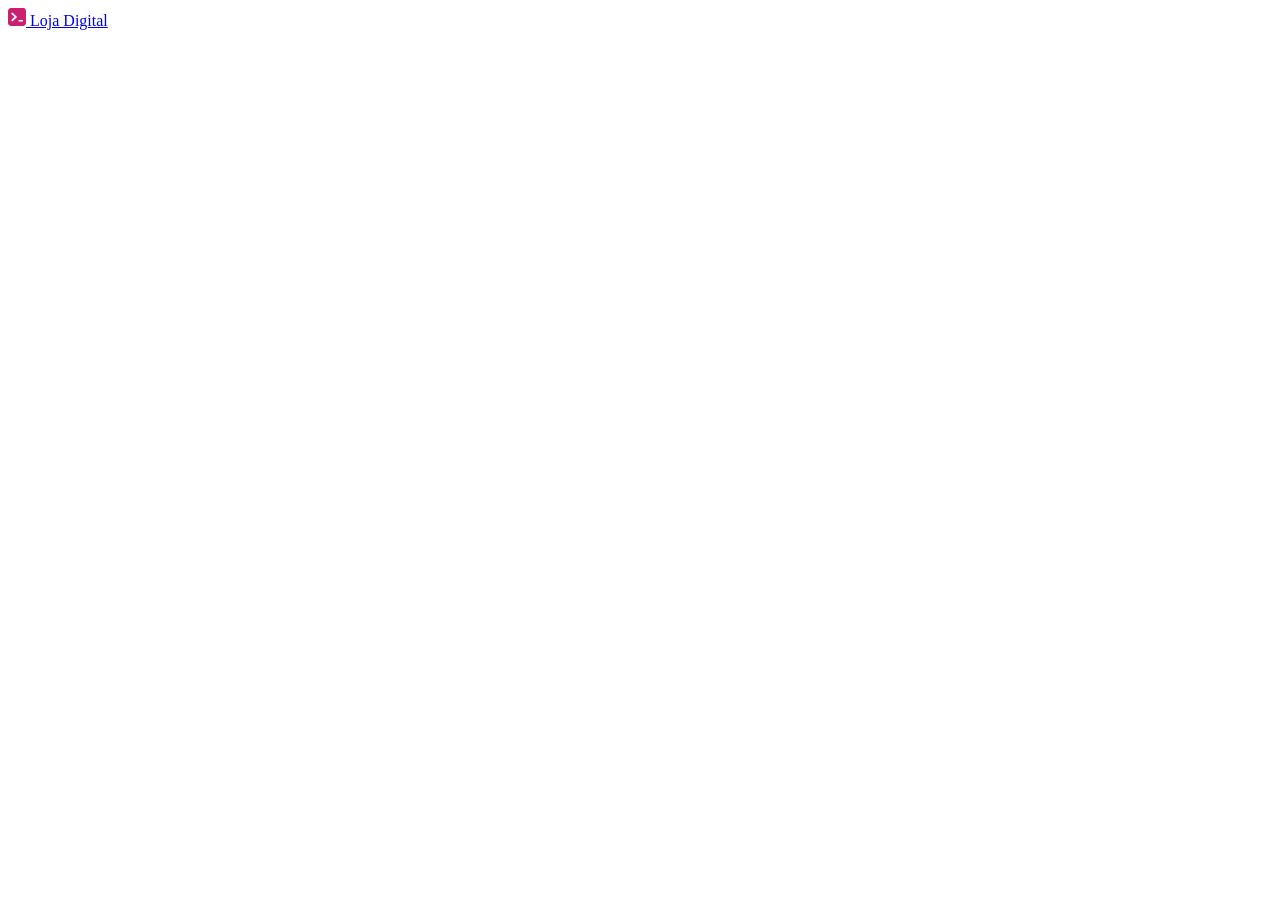
==== src/pages/login.html @ 70b6660c "feat: adicionar estrutura de cabecalho" ====
<!DOCTYPE html>
<html lang="pt-br">
<head>
    <meta charset="UTF-8">
    <meta name="viewport" content="width=device-width, initial-scale=1.0">
    <title>Entrar - Loja Digital</title>
    <link rel="stylesheet" href="../styles/login.css"/>
</head>
<body>
 <header>
    <nav>
        <a href="../../index.html">
            <img src="../assets/Vector.svg" alt="logo da loja digital na cor rosa">
            <span>
                Loja Digital
            </span>
        </a>
    </nav>
 </header>
    
</body>
</html>
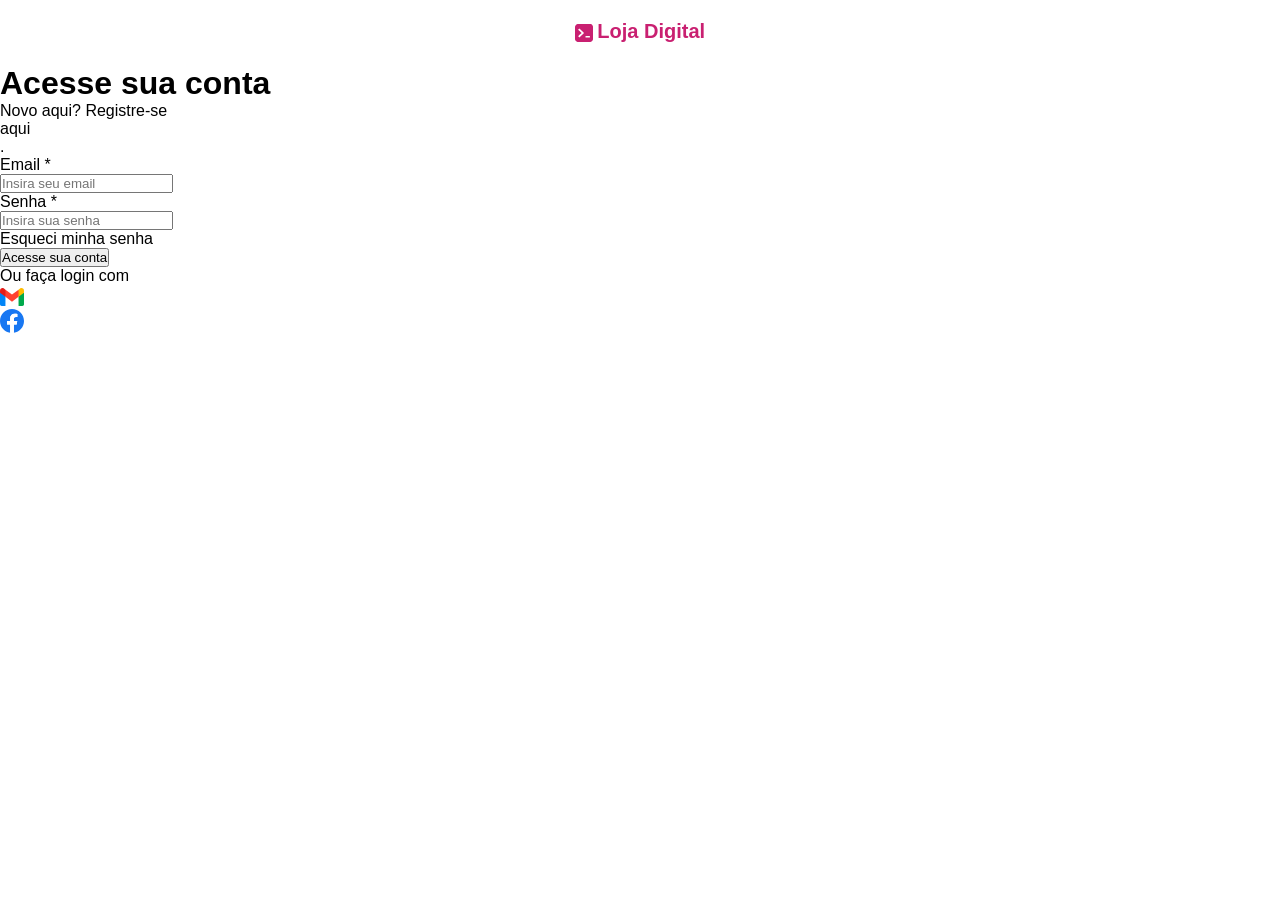
==== commit 99708da5: "feat: adicionar estrutura de formulário" ====
--- a/src/pages/login.html
+++ b/src/pages/login.html
@@ -4,7 +4,8 @@
     <meta charset="UTF-8">
     <meta name="viewport" content="width=device-width, initial-scale=1.0">
     <title>Entrar - Loja Digital</title>
-    <link rel="stylesheet" href="../styles/login.css"/>
+    <link rel="stylesheet" href="../styles/reset.css"/>
+    <link rel="stylesheet" href="../styles/global.css"/>
 </head>
 <body>
  <header>
@@ -17,6 +18,39 @@
         </a>
     </nav>
  </header>
-    
+  <main>
+    <form>
+        <h1>Acesse sua conta</h1>
+        <p>Novo aqui? Registre-se <a href="#">aqui</a>.</p>
+        <div>
+            <div><label>Email *</label>
+                <input type="email" placeholder="Insira seu email"/>
+            </div>
+            <div><label>Senha *</label>
+                <input type="password" placeholder="Insira sua senha"/>
+            </div>
+        </div>
+        <span>
+        <a href="|#">Esqueci minha senha</a>
+        </span>
+        <button> Acesse sua conta</button>
+        <div>
+            <span>Ou faça login com</span>
+            <nav>
+                <ul>
+                    <li>
+                        <a href="#"></a>
+                        <img src="../assets/gmail.svg" alt="ícone do gmail">
+                    </li>
+                    <li>
+                        <a href="#"></a>
+                        <img src="../assets/facebook.svg" alt="Ícone do facebook">
+                    </li>
+                </ul>
+            </nav>
+        </div>
+        
+    </form>
+  </main>
 </body>
 </html>
--- a/src/styles/global.css
+++ b/src/styles/global.css
@@ -0,0 +1,25 @@
+header {
+
+    nav {
+        a {
+            display: flex;
+            align-items: center;
+            gap: 4.5px;
+            padding: 20px;
+            width: fit-content;
+            margin: auto;
+
+
+            span {
+                font-size: 20px;
+                font-weight: 600;
+                color: #c92071;
+                margin-bottom: 2px;
+                
+            }
+        }
+    }
+
+
+
+}
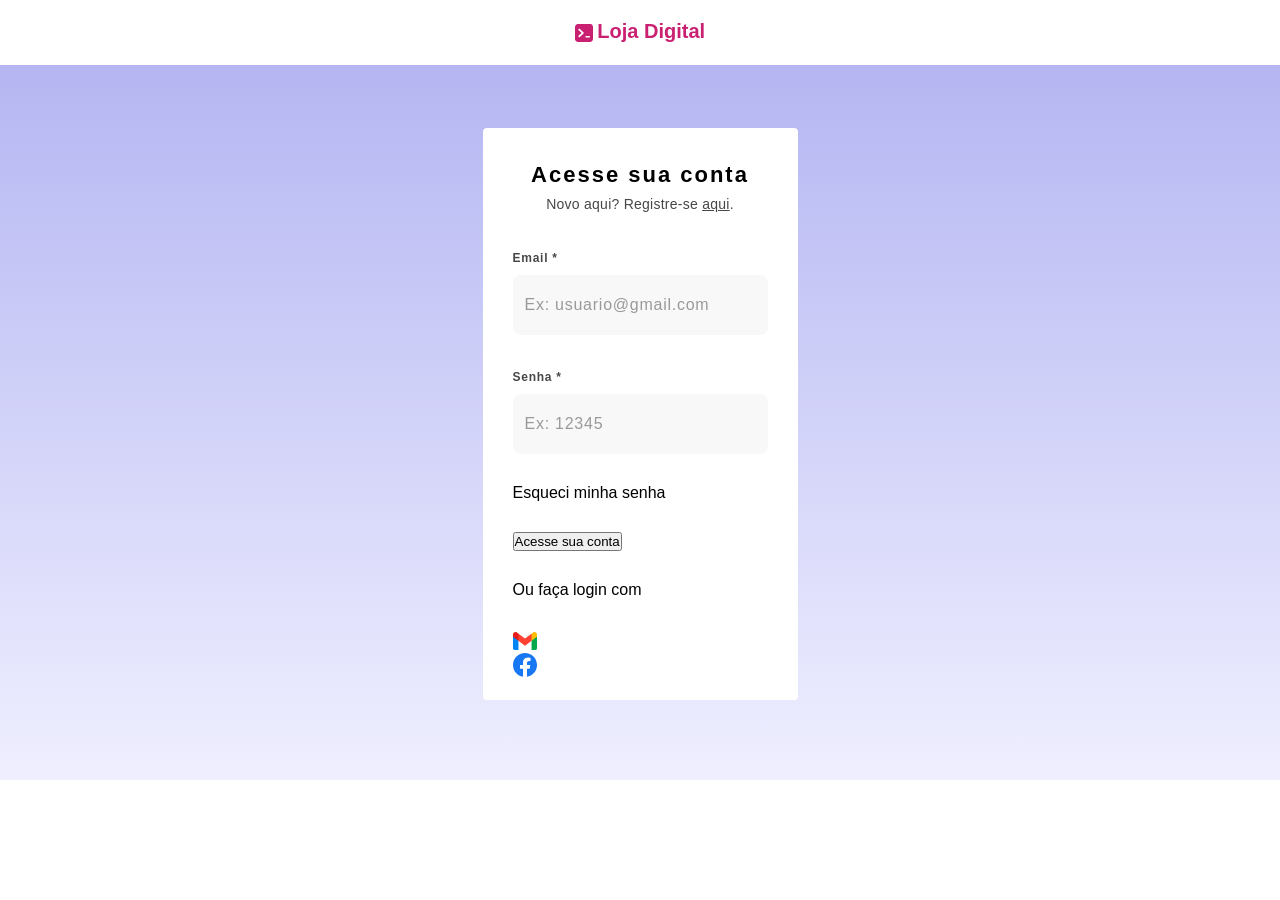
==== commit 6d35fdf8: "style: adicionar estilização parcial do conteúdo principal" ====
--- a/src/pages/login.html
+++ b/src/pages/login.html
@@ -22,19 +22,19 @@
     <form>
         <h1>Acesse sua conta</h1>
         <p>Novo aqui? Registre-se <a href="#">aqui</a>.</p>
-        <div>
+        <div class="inputs">
             <div><label>Email *</label>
-                <input type="email" placeholder="Insira seu email"/>
+                <input type="email" placeholder="Ex: usuario@gmail.com"/>
             </div>
             <div><label>Senha *</label>
-                <input type="password" placeholder="Insira sua senha"/>
+                <input type="password" placeholder="Ex: 12345"/>
             </div>
         </div>
         <span>
         <a href="|#">Esqueci minha senha</a>
         </span>
         <button> Acesse sua conta</button>
-        <div>
+        <div class="others">
             <span>Ou faça login com</span>
             <nav>
                 <ul>
--- a/src/styles/global.css
+++ b/src/styles/global.css
@@ -22,4 +22,77 @@
 
 
 
+}
+
+main {
+    background: linear-gradient(#b5b6f2, #efefff);
+    padding: 63px 0 80px;
+
+    form {
+        width: 315px;
+        height: 572px;
+        background: #fff;
+        margin:0 auto;
+        border-radius: 4px;
+        padding: 30px;
+
+        p, .inputs, span, button {
+            margin-bottom: 30px;
+        }
+
+        h1 {
+            font-size: 22px;
+            line-height: 34px;
+            letter-spacing: 2px;
+            text-align: center;
+    }
+
+    p {
+        font-size: 14px;
+        line-height: 24px;
+        letter-spacing: .25px;
+        text-align: center;
+        color: #474747;
+    
+
+        a {
+            display: inline;
+            text-decoration: underline;
+            color: inherit;
+        }
+    }
+
+    .inputs {
+        display: flex;
+        flex-direction: column;
+        gap: 30px;
+
+        div {
+            label {
+                font-size: 12px;
+                font-weight: 700;
+                line-height: 24px;
+                letter-spacing: .75px;
+                color: #474747;
+                margin-bottom: 5px;
+            }
+
+            input {
+                font-size: 16px;
+                line-height: 28px;
+                letter-spacing: .75px;
+                padding: 16px 12px;
+                border: none;
+                width: 100%;
+                background-color: #4747470a;
+                border-radius: 8px;
+                outline-color: #c92071;
+                
+                &::placeholder {
+                    color: #999;
+
+                }
+            }
+        }
+    }
 }
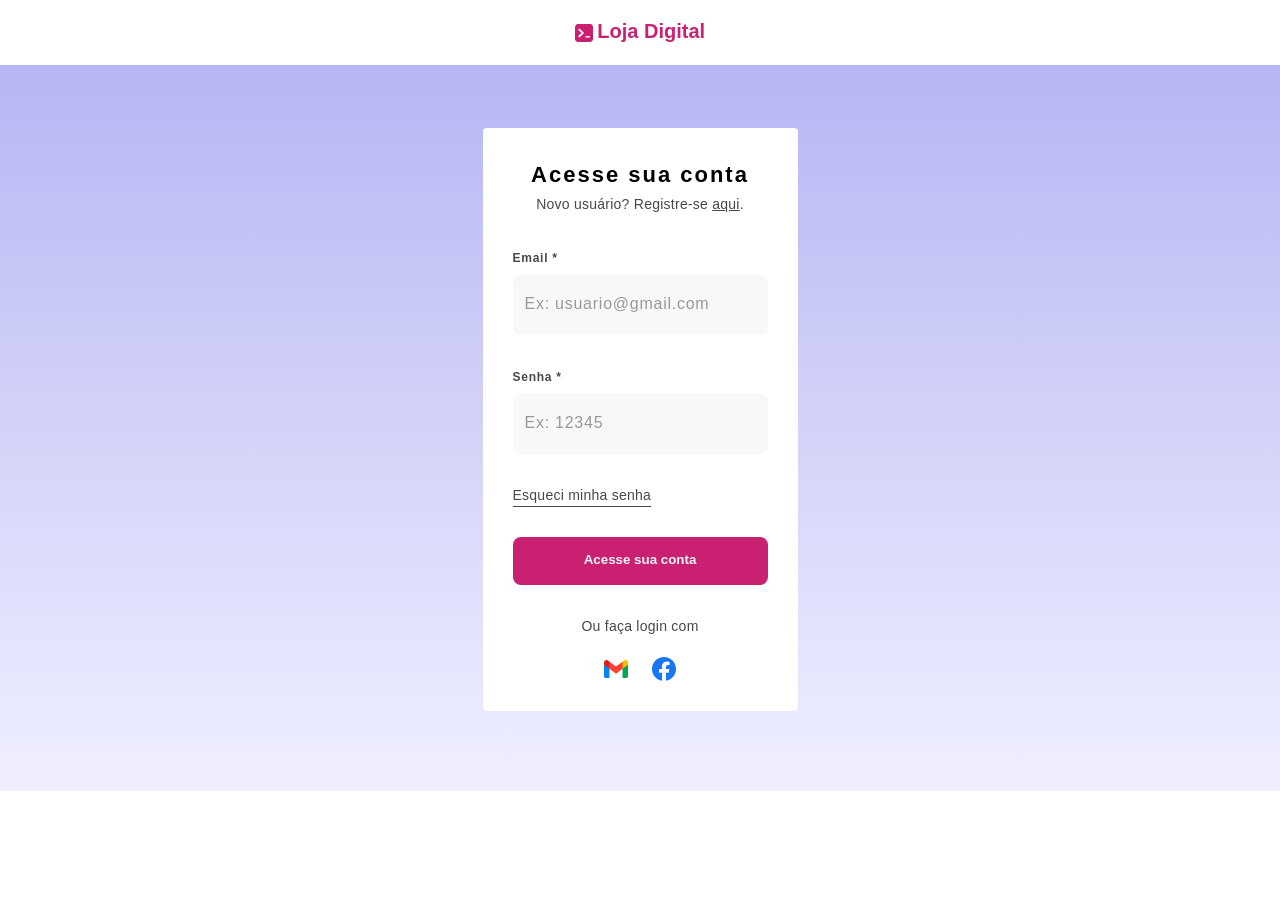
==== commit 70a33bf2: "style: finalizar estilizacao do conteúdo principal" ====
--- a/src/pages/login.html
+++ b/src/pages/login.html
@@ -21,7 +21,7 @@
   <main>
     <form>
         <h1>Acesse sua conta</h1>
-        <p>Novo aqui? Registre-se <a href="#">aqui</a>.</p>
+        <p>Novo usuário? Registre-se <a href="#">aqui</a>.</p>
         <div class="inputs">
             <div><label>Email *</label>
                 <input type="email" placeholder="Ex: usuario@gmail.com"/>
--- a/src/styles/global.css
+++ b/src/styles/global.css
@@ -30,7 +30,6 @@
 
     form {
         width: 315px;
-        height: 572px;
         background: #fff;
         margin:0 auto;
         border-radius: 4px;
@@ -78,15 +77,17 @@
             }
 
             input {
+                height: 60px;
                 font-size: 16px;
                 line-height: 28px;
                 letter-spacing: .75px;
-                padding: 16px 12px;
+                padding: 0px 12px;
                 border: none;
                 width: 100%;
                 background-color: #4747470a;
                 border-radius: 8px;
                 outline-color: #c92071;
+                padding-bottom: 2px;
                 
                 &::placeholder {
                     color: #999;
@@ -95,4 +96,47 @@
             }
         }
     }
+    span {
+        a {
+            font-size: 14px;
+            line-height: 22px;
+            letter-spacing: .25px;
+            color: #474747;
+            border-bottom: solid .5px #474747;
+            width: fit-content;
+        }
+    }
+
+    button {
+        width: 100%;
+        height: 48px;
+        border-radius: 8px;
+        border: none;
+        background-color: #c92071;
+        color: #f5f5f5;
+        line-height: 24px;
+        font-weight: 600;
+        padding-bottom: 2px;
+    }
+
+    .others {
+        width: fit-content;
+        margin: 0 auto;
+
+        span {
+            font-size: 14px;
+            line-height: 22px;
+            letter-spacing: .25px;
+            color: #474747;
+            margin-bottom: 20px;
+        }
+
+        nav {
+            ul {
+                display: flex;
+                justify-content: center;
+                gap: 24px;
+            }
+        }
+    }
 }
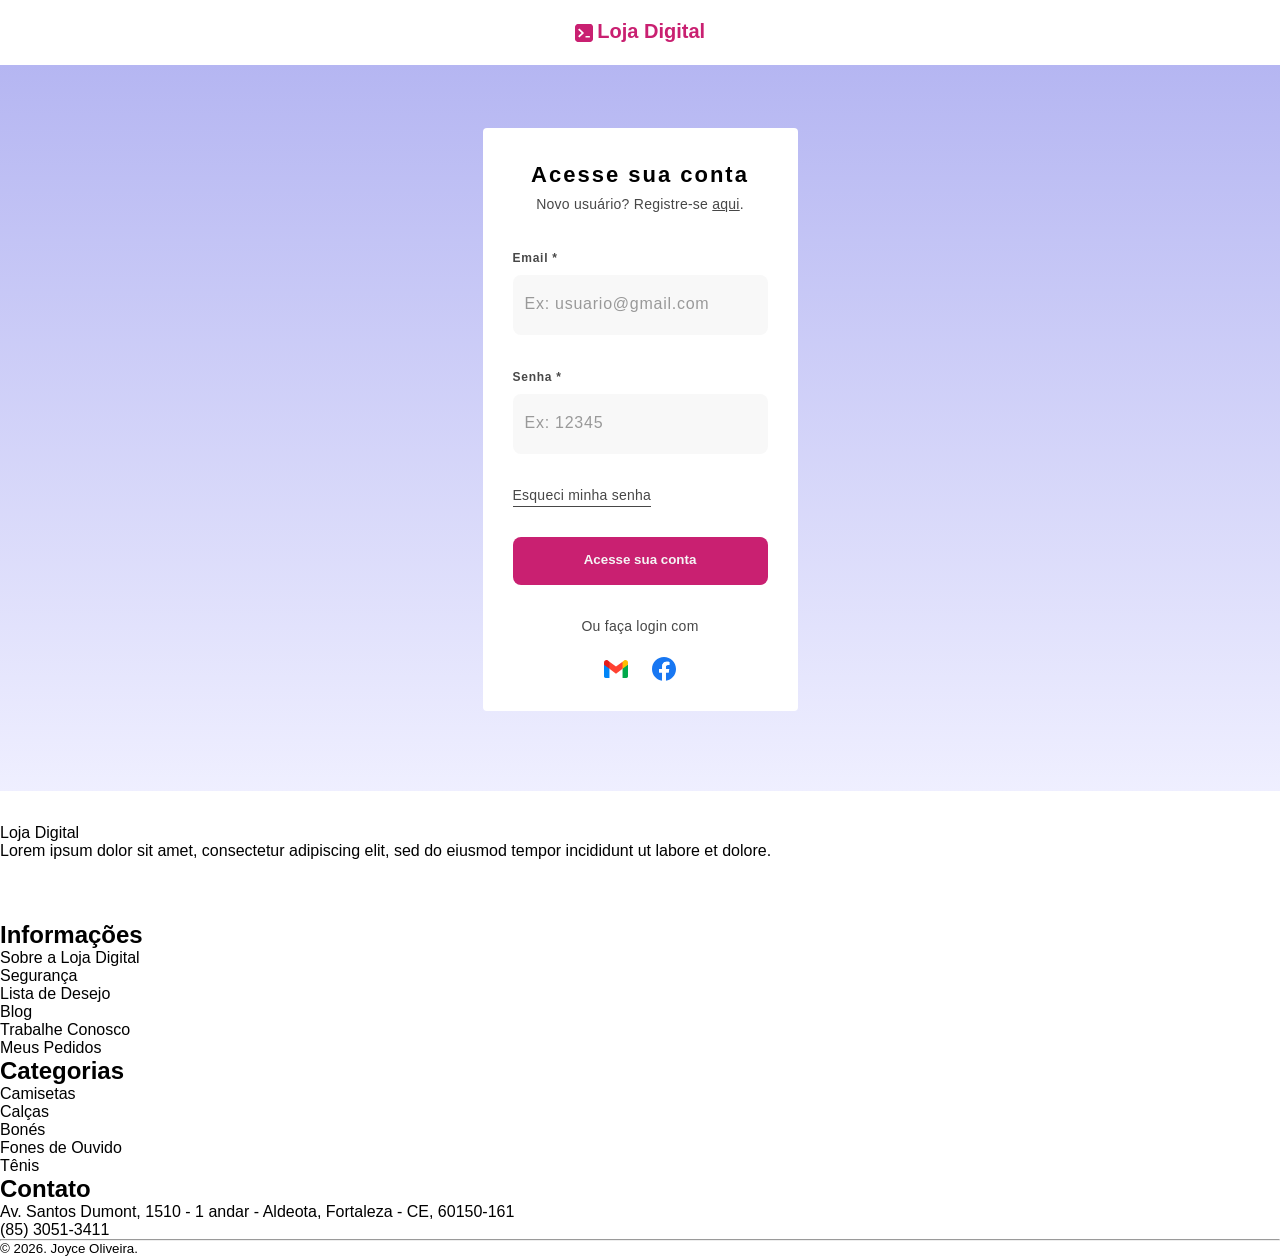
==== commit 4f775354: "feat: adicionar estrutura de rodapé" ====
--- a/src/pages/login.html
+++ b/src/pages/login.html
@@ -52,5 +52,101 @@
         
     </form>
   </main>
+
+  <footer>
+    <div>
+       <div class="social">
+            <nav>
+                <a href="../../index.html">
+                    <img src="../assets/logo branca.svg" alt="logo da loja digital na cor branca">
+                    <span>
+                        Loja Digital
+                    </span>
+                </a>
+            </nav>
+            <p>Lorem ipsum dolor sit amet, consectetur adipiscing elit, sed do eiusmod tempor incididunt ut labore et dolore.</p>
+            <nav>
+                <ul>
+                    <li>
+                        <a href="#">
+                            <img src="../assets/logoface.svg" alt="logo do facebook na cor branca">
+                        </a>
+                    </li>
+                    <li>
+                        <a href="#">
+                            <img src="../assets/logoinsta.svg" alt="logo do instagram na cor branca">
+                        </a>
+                    </li>
+                    <li>
+                        <a href="#">
+                            <img src="../assets/logox.svg" alt="logo do X na cor branca">
+                        </a>
+                    </li>
+                </ul>
+            </nav>
+       </div>
+       <div class="more">
+        <div>
+            <h2>Informações</h2>
+            <ul>
+                <li>
+                    <a href="#">Sobre a Loja Digital</a>
+                </li>
+                <li>
+                    <a href="#">Segurança</a>
+                </li>
+                <li>
+                    <a href="#">Lista de Desejo</a>
+                </li>
+                <li>
+                    <a href="#">Blog</a>
+                </li>
+                <li>
+                    <a href="#">Trabalhe Conosco</a>
+                </li>
+                <li>
+                    <a href="#">Meus Pedidos</a>
+                </li>
+            </ul>
+        </div>
+        <div>
+            <h2>Categorias</h2>
+            <ul>
+                <li>
+                    <a href="#">Camisetas</a>
+                </li>
+                <li>
+                    <a href="#">Calças</a>
+                </li>
+                <li>
+                    <a href="#">Bonés</a>
+                </li>
+                <li>
+                    <a href="#">Fones de Ouvido</a>
+                </li>
+                <li>
+                    <a href="#">Tênis</a>
+                </li>
+            </ul>
+
+            <div>
+                <h2> Contato</h2>
+                <ul>
+                    <li> 
+                        <a href="#"> Av. Santos Dumont, 1510 - 1 andar - Aldeota, Fortaleza - CE, 60150-161 <br>(85) 3051-3411</a>
+
+                    </li>
+                    <li>
+                        <a href="#"></a>
+                    </li>
+                </ul>
+            </div>
+        </div>
+       </div>
+       <div class="contact"></div>
+    </div>
+    <hr>
+    <small>&copy; 2026. Joyce Oliveira.</small>
+  </footer>
 </body>
 </html>
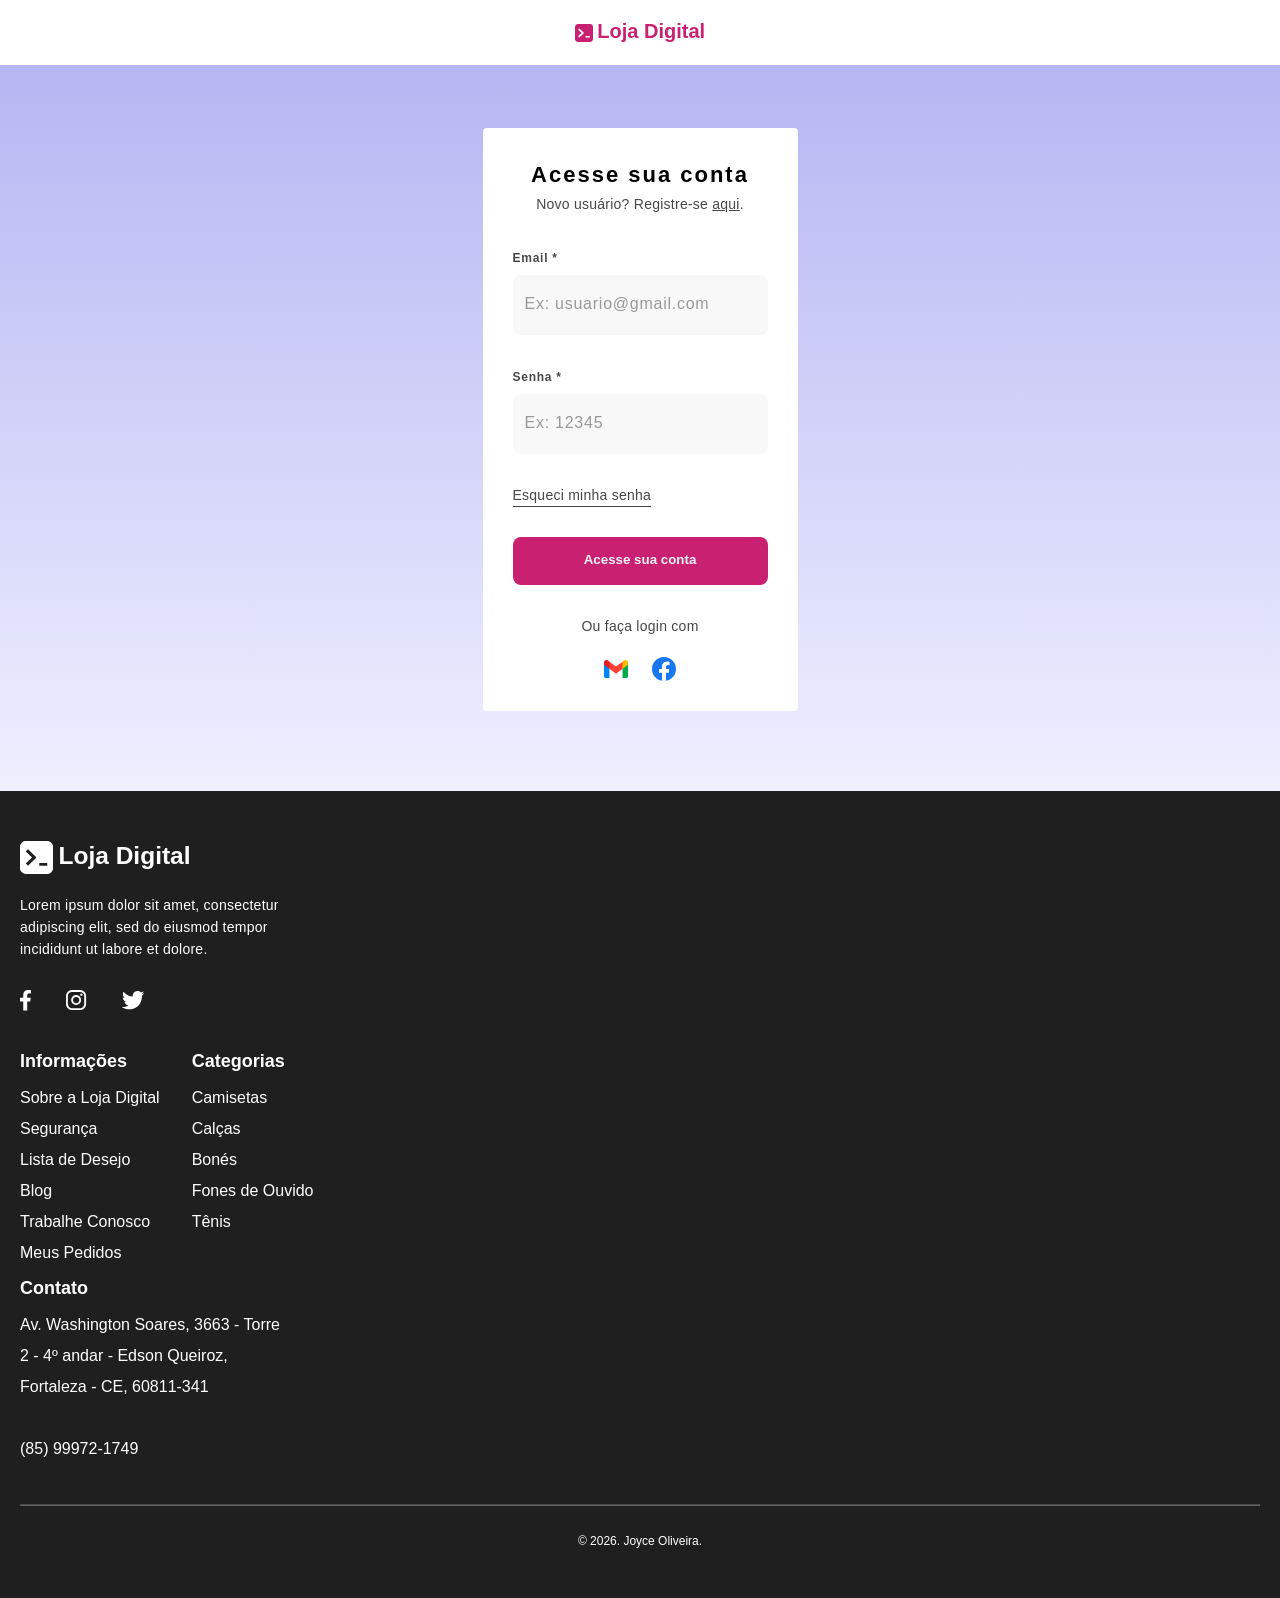
==== commit 471cedfc: "feat: concluir estilização do rodapé" ====
--- a/src/pages/login.html
+++ b/src/pages/login.html
@@ -1,152 +1,152 @@
 <!DOCTYPE html>
 <html lang="pt-br">
+
 <head>
     <meta charset="UTF-8">
     <meta name="viewport" content="width=device-width, initial-scale=1.0">
     <title>Entrar - Loja Digital</title>
-    <link rel="stylesheet" href="../styles/reset.css"/>
-    <link rel="stylesheet" href="../styles/global.css"/>
+    <link rel="stylesheet" href="../styles/reset.css" />
+    <link rel="stylesheet" href="../styles/global.css" />
 </head>
+
 <body>
- <header>
-    <nav>
-        <a href="../../index.html">
-            <img src="../assets/Vector.svg" alt="logo da loja digital na cor rosa">
+    <header>
+        <nav>
+            <a href="../../index.html">
+                <img src="../assets/Vector.svg" alt="logo da loja digital na cor rosa">
+                <span>
+                    Loja Digital
+                </span>
+            </a>
+        </nav>
+    </header>
+    <main>
+        <form>
+            <h1>Acesse sua conta</h1>
+            <p>Novo usuário? Registre-se <a href="#">aqui</a>.</p>
+            <div class="inputs">
+                <div><label>Email *</label>
+                    <input type="email" placeholder="Ex: usuario@gmail.com" />
+                </div>
+                <div><label>Senha *</label>
+                    <input type="password" placeholder="Ex: 12345" />
+                </div>
+            </div>
             <span>
-                Loja Digital
+                <a href="|#">Esqueci minha senha</a>
             </span>
-        </a>
-    </nav>
- </header>
-  <main>
-    <form>
-        <h1>Acesse sua conta</h1>
-        <p>Novo usuário? Registre-se <a href="#">aqui</a>.</p>
-        <div class="inputs">
-            <div><label>Email *</label>
-                <input type="email" placeholder="Ex: usuario@gmail.com"/>
+            <button> Acesse sua conta</button>
+            <div class="others">
+                <span>Ou faça login com</span>
+                <nav>
+                    <ul>
+                        <li>
+                            <a href="#"></a>
+                            <img src="../assets/gmail.svg" alt="ícone do gmail">
+                        </li>
+                        <li>
+                            <a href="#"></a>
+                            <img src="../assets/facebook.svg" alt="Ícone do facebook">
+                        </li>
+                    </ul>
+                </nav>
             </div>
-            <div><label>Senha *</label>
-                <input type="password" placeholder="Ex: 12345"/>
+
+        </form>
+    </main>
+
+    <footer>
+        <div>
+            <div class="social">
+                <nav>
+                    <a href="../../index.html">
+                        <img src="../assets/logo branca.svg" alt="logo da loja digital na cor branca">
+                        <span>
+                            Loja Digital
+                        </span>
+                    </a>
+                </nav>
+                <p>Lorem ipsum dolor sit amet, consectetur adipiscing elit, sed do eiusmod tempor incididunt ut labore
+                    et dolore.</p>
+                <nav>
+                    <ul>
+                        <li>
+                            <a href="#">
+                                <img src="../assets/logoface.svg" alt="logo do facebook na cor branca">
+                            </a>
+                        </li>
+                        <li>
+                            <a href="#">
+                                <img src="../assets/logoinsta.svg" alt="logo do instagram na cor branca">
+                            </a>
+                        </li>
+                        <li>
+                            <a href="#">
+                                <img src="../assets/logox.svg" alt="logo do X na cor branca">
+                            </a>
+                        </li>
+                    </ul>
+                </nav>
+            </div>
+            <div class="more">
+                <div>
+                    <h2>Informações</h2>
+                    <ul>
+                        <li>
+                            <a href="#">Sobre a Loja Digital</a>
+                        </li>
+                        <li>
+                            <a href="#">Segurança</a>
+                        </li>
+                        <li>
+                            <a href="#">Lista de Desejo</a>
+                        </li>
+                        <li>
+                            <a href="#">Blog</a>
+                        </li>
+                        <li>
+                            <a href="#">Trabalhe Conosco</a>
+                        </li>
+                        <li>
+                            <a href="#">Meus Pedidos</a>
+                        </li>
+                    </ul>
+                </div>
+                <div>
+                    <h2>Categorias</h2>
+                    <ul>
+                        <li>
+                            <a href="#">Camisetas</a>
+                        </li>
+                        <li>
+                            <a href="#">Calças</a>
+                        </li>
+                        <li>
+                            <a href="#">Bonés</a>
+                        </li>
+                        <li>
+                            <a href="#">Fones de Ouvido</a>
+                        </li>
+                        <li>
+                            <a href="#">Tênis</a>
+                        </li>
+                    </ul>
+                </div>
+            </div>
+            <div class="contact">
+                <h2> Contato</h2>
+                <address>
+                    <a href="https://maps.app.goo.gl/9tDdG1ma4bcqyDpY8" target="_blank">Av. Washington Soares, 3663 -
+                        Torre 2 - 4º andar - Edson Queiroz, Fortaleza - CE, 60811-341</a>
+                </address>
+                <span>
+                    <a href="tel:+5585999721749">(85) 99972-1749</a>
+                </span>
             </div>
         </div>
-        <span>
-        <a href="|#">Esqueci minha senha</a>
-        </span>
-        <button> Acesse sua conta</button>
-        <div class="others">
-            <span>Ou faça login com</span>
-            <nav>
-                <ul>
-                    <li>
-                        <a href="#"></a>
-                        <img src="../assets/gmail.svg" alt="ícone do gmail">
-                    </li>
-                    <li>
-                        <a href="#"></a>
-                        <img src="../assets/facebook.svg" alt="Ícone do facebook">
-                    </li>
-                </ul>
-            </nav>
-        </div>
-        
-    </form>
-  </main>
+        <hr>
+        <small>&copy; 2026. Joyce Oliveira.</small>
+    </footer>
+</body>
 
-  <footer>
-    <div>
-       <div class="social">
-            <nav>
-                <a href="../../index.html">
-                    <img src="../assets/logo branca.svg" alt="logo da loja digital na cor branca">
-                    <span>
-                        Loja Digital
-                    </span>
-                </a>
-            </nav>
-            <p>Lorem ipsum dolor sit amet, consectetur adipiscing elit, sed do eiusmod tempor incididunt ut labore et dolore.</p>
-            <nav>
-                <ul>
-                    <li>
-                        <a href="#">
-                            <img src="../assets/logoface.svg" alt="logo do facebook na cor branca">
-                        </a>
-                    </li>
-                    <li>
-                        <a href="#">
-                            <img src="../assets/logoinsta.svg" alt="logo do instagram na cor branca">
-                        </a>
-                    </li>
-                    <li>
-                        <a href="#">
-                            <img src="../assets/logox.svg" alt="logo do X na cor branca">
-                        </a>
-                    </li>
-                </ul>
-            </nav>
-       </div>
-       <div class="more">
-        <div>
-            <h2>Informações</h2>
-            <ul>
-                <li>
-                    <a href="#">Sobre a Loja Digital</a>
-                </li>
-                <li>
-                    <a href="#">Segurança</a>
-                </li>
-                <li>
-                    <a href="#">Lista de Desejo</a>
-                </li>
-                <li>
-                    <a href="#">Blog</a>
-                </li>
-                <li>
-                    <a href="#">Trabalhe Conosco</a>
-                </li>
-                <li>
-                    <a href="#">Meus Pedidos</a>
-                </li>
-            </ul>
-        </div>
-        <div>
-            <h2>Categorias</h2>
-            <ul>
-                <li>
-                    <a href="#">Camisetas</a>
-                </li>
-                <li>
-                    <a href="#">Calças</a>
-                </li>
-                <li>
-                    <a href="#">Bonés</a>
-                </li>
-                <li>
-                    <a href="#">Fones de Ouvido</a>
-                </li>
-                <li>
-                    <a href="#">Tênis</a>
-                </li>
-            </ul>
-
-            <div>
-                <h2> Contato</h2>
-                <ul>
-                    <li> 
-                        <a href="#"> Av. Santos Dumont, 1510 - 1 andar - Aldeota, Fortaleza - CE, 60150-161 <br>(85) 3051-3411</a>
-
-                    </li>
-                    <li>
-                        <a href="#"></a>
-                    </li>
-                </ul>
-            </div>
-        </div>
-       </div>
-       <div class="contact"></div>
-    </div>
-    <hr>
-    <small>&copy; 2026. Joyce Oliveira.</small>
-  </footer>
-</body>
 </html>
--- a/src/styles/global.css
+++ b/src/styles/global.css
@@ -15,7 +15,7 @@
                 font-weight: 600;
                 color: #c92071;
                 margin-bottom: 2px;
-                
+
             }
         }
     }
@@ -31,11 +31,14 @@
     form {
         width: 315px;
         background: #fff;
-        margin:0 auto;
+        margin: 0 auto;
         border-radius: 4px;
         padding: 30px;
 
-        p, .inputs, span, button {
+        p,
+        .inputs,
+        span,
+        button {
             margin-bottom: 30px;
         }
 
@@ -44,99 +47,207 @@
             line-height: 34px;
             letter-spacing: 2px;
             text-align: center;
-    }
-
-    p {
-        font-size: 14px;
+        }
+
+        p {
+            font-size: 14px;
+            line-height: 24px;
+            letter-spacing: .25px;
+            text-align: center;
+            color: #474747;
+
+
+            a {
+                display: inline;
+                text-decoration: underline;
+                color: inherit;
+            }
+        }
+
+        .inputs {
+            display: flex;
+            flex-direction: column;
+            gap: 30px;
+
+            div {
+                label {
+                    font-size: 12px;
+                    font-weight: 700;
+                    line-height: 24px;
+                    letter-spacing: .75px;
+                    color: #474747;
+                    margin-bottom: 5px;
+                }
+
+                input {
+                    height: 60px;
+                    font-size: 16px;
+                    line-height: 28px;
+                    letter-spacing: .75px;
+                    padding: 0px 12px;
+                    border: none;
+                    width: 100%;
+                    background-color: #4747470a;
+                    border-radius: 8px;
+                    outline-color: #c92071;
+                    padding-bottom: 2px;
+
+                    &::placeholder {
+                        color: #999;
+
+                    }
+                }
+            }
+        }
+
+        span {
+            a {
+                font-size: 14px;
+                line-height: 22px;
+                letter-spacing: .25px;
+                color: #474747;
+                border-bottom: solid .5px #474747;
+                width: fit-content;
+            }
+        }
+
+        button {
+            width: 100%;
+            height: 48px;
+            border-radius: 8px;
+            border: none;
+            background-color: #c92071;
+            color: #f5f5f5;
+            line-height: 24px;
+            font-weight: 600;
+            padding-bottom: 2px;
+        }
+
+        .others {
+            width: fit-content;
+            margin: 0 auto;
+
+            span {
+                font-size: 14px;
+                line-height: 22px;
+                letter-spacing: .25px;
+                color: #474747;
+                margin-bottom: 20px;
+            }
+
+            nav {
+                ul {
+                    display: flex;
+                    justify-content: center;
+                    gap: 24px;
+                }
+            }
+        }
+    }
+}
+
+footer {
+    background-color: #1f1f1f;
+    padding: 50px 20px 45px;
+
+    * {
+        color: #fff;
+        font-style: normal;
+    }
+
+    div {
+        .social {
+            margin-bottom: 40px;
+
+            nav {
+                margin-bottom: 20px;
+
+                a {
+                    display: flex;
+                    gap: 5.5px;
+                    align-items: center;
+
+                    span {
+                        font-size: 24.5px;
+                        font-weight: 600;
+                        margin-bottom: 4px;
+                    }
+                }
+            }
+
+            p {
+                font-size: 14px;
+                line-height: 22px;
+                letter-spacing: .25px;
+                width: 307px;
+                margin-bottom: 30px;
+            }
+
+            nav {
+                ul {
+                    display: flex;
+                    align-items: center;
+                    gap: 35px;
+                }
+            }
+        }
+
+        .more {
+            display: flex;
+            gap: 32px;
+            margin-bottom: 10px;
+
+            h2 {
+                font-size: 18px;
+                font-weight: 600;
+                margin-bottom: 10px;
+            }
+
+            ul {
+                li {
+                    a {
+                        line-height: 31px;
+                    }
+                }
+            }
+
+        }
+
+        .contact {
+            margin-bottom: 40px;
+
+            h2 {
+                font-size: 18px;
+                margin-bottom: 10px;
+            }
+
+            address {
+                width: 270px;
+                margin-bottom: 31px;
+
+                a {
+                    line-height: 31px;
+                }
+            }
+
+            span {
+                a {
+                    line-height: 31px;
+                }
+            }
+        }
+
+
+    }
+
+    hr {
+        border-color: #ffffff4d;
+        margin-bottom: 23px;
+    }
+
+    small {
+        font-size: 12px;
+        text-align: center;
         line-height: 24px;
-        letter-spacing: .25px;
-        text-align: center;
-        color: #474747;
-    
-
-        a {
-            display: inline;
-            text-decoration: underline;
-            color: inherit;
-        }
-    }
-
-    .inputs {
-        display: flex;
-        flex-direction: column;
-        gap: 30px;
-
-        div {
-            label {
-                font-size: 12px;
-                font-weight: 700;
-                line-height: 24px;
-                letter-spacing: .75px;
-                color: #474747;
-                margin-bottom: 5px;
-            }
-
-            input {
-                height: 60px;
-                font-size: 16px;
-                line-height: 28px;
-                letter-spacing: .75px;
-                padding: 0px 12px;
-                border: none;
-                width: 100%;
-                background-color: #4747470a;
-                border-radius: 8px;
-                outline-color: #c92071;
-                padding-bottom: 2px;
-                
-                &::placeholder {
-                    color: #999;
-
-                }
-            }
-        }
-    }
-    span {
-        a {
-            font-size: 14px;
-            line-height: 22px;
-            letter-spacing: .25px;
-            color: #474747;
-            border-bottom: solid .5px #474747;
-            width: fit-content;
-        }
-    }
-
-    button {
-        width: 100%;
-        height: 48px;
-        border-radius: 8px;
-        border: none;
-        background-color: #c92071;
-        color: #f5f5f5;
-        line-height: 24px;
-        font-weight: 600;
-        padding-bottom: 2px;
-    }
-
-    .others {
-        width: fit-content;
-        margin: 0 auto;
-
-        span {
-            font-size: 14px;
-            line-height: 22px;
-            letter-spacing: .25px;
-            color: #474747;
-            margin-bottom: 20px;
-        }
-
-        nav {
-            ul {
-                display: flex;
-                justify-content: center;
-                gap: 24px;
-            }
-        }
     }
 }
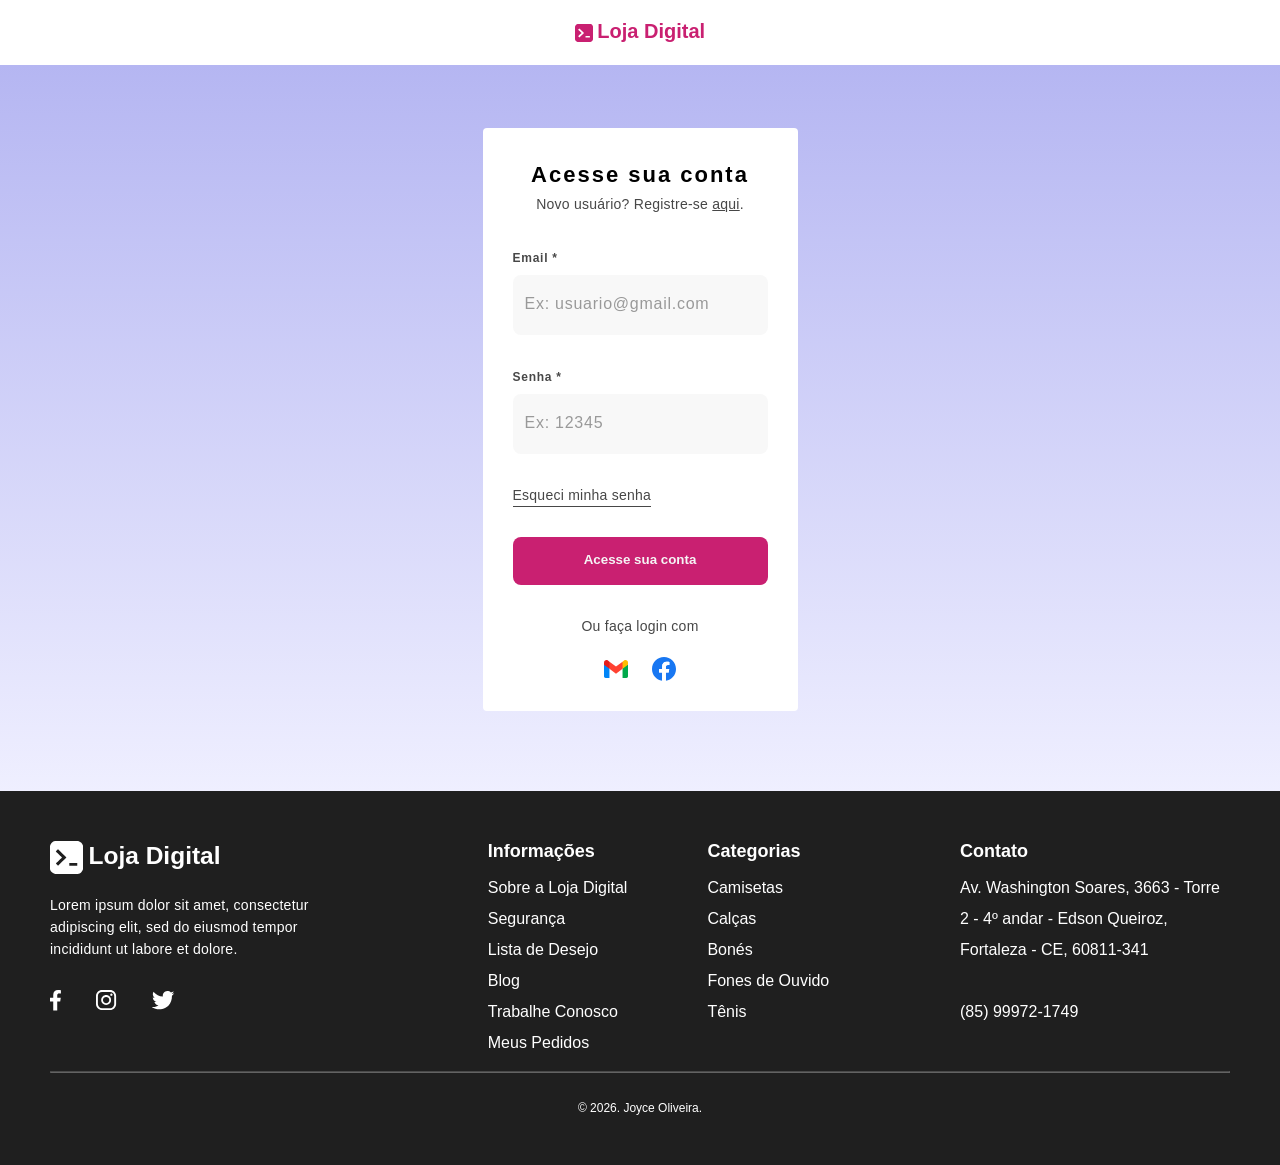
==== commit 5a77d26e: "feat: aplicar responsividade" ====
--- a/src/pages/login.html
+++ b/src/pages/login.html
@@ -7,6 +7,7 @@
     <title>Entrar - Loja Digital</title>
     <link rel="stylesheet" href="../styles/reset.css" />
     <link rel="stylesheet" href="../styles/global.css" />
+    <link rel="stylesheet" href="../styles/responsive.css">
 </head>
 
 <body>
@@ -56,9 +57,9 @@
     </main>
 
     <footer>
-        <div>
+        <div class="container">
             <div class="social">
-                <nav>
+                <nav class="logo">
                     <a href="../../index.html">
                         <img src="../assets/logo branca.svg" alt="logo da loja digital na cor branca">
                         <span>
@@ -68,7 +69,7 @@
                 </nav>
                 <p>Lorem ipsum dolor sit amet, consectetur adipiscing elit, sed do eiusmod tempor incididunt ut labore
                     et dolore.</p>
-                <nav>
+                <nav class="absolute">
                     <ul>
                         <li>
                             <a href="#">
--- a/src/styles/responsive.css
+++ b/src/styles/responsive.css
@@ -0,0 +1,147 @@
+@media (width >= 480px) {
+    footer {
+        padding: 50px 50px 45px;
+    }
+
+    div {
+        .social {
+            p {
+                width: 100%;
+            }
+        }
+
+        .more {
+            justify-content: space-between;
+        }
+
+        .contact {
+            address {
+                width: 100%;
+            }
+        }
+     }
+}
+
+@media (width >= 768px) {
+    footer {
+        div {
+            .social {
+                position: relative;
+
+                p {
+                    width: 70%;
+                }
+
+                .absolute {
+                    position: absolute;
+                    width: fit-content;
+                    right: 0;
+                    top: 7px;
+                }
+            }
+
+                 .more {
+                flex-direction: column;
+
+                ul {
+                display: grid;
+                grid-template-columns: 1fr 1fr 1fr;
+                }
+            }
+        }
+    }
+}
+
+@media (width >= 1024px) {
+    footer {
+        .container {
+            display: grid;
+            grid-template-columns: 1fr 2fr;
+            column-gap: 50px;
+
+            .social {
+                position:static;
+
+                p{
+                    width: 307px;
+                }
+
+                .absolute {
+                    position: static;
+                }
+            }
+        }
+    }
+}
+
+@media (width >= 1200px) {
+    footer {
+        .container {
+            display: flex;
+            justify-content: space-between;
+
+            .more {
+              flex-direction: row;
+              gap: 80px;
+
+              ul {
+                display: block;
+              }
+            }
+        }
+
+        .contact {
+            address {
+                width: 250px;
+            }
+
+        }
+    }
+}
+
+@media (width >= 1440px) {
+    footer {
+        padding: 70px 100px 20px;
+
+        .container {
+            .social {
+                .logo {
+                    margin-bottom: 35px;
+
+                    a {
+                        img {
+                            width: 33px;
+                        }
+                    }
+                }
+
+                p {
+                    font-size: 16px;
+                    width: 307px;
+                    margin-bottom: 40px;
+                }
+            }
+
+            .more {
+                gap: 100px
+                h2 {
+                    margin-bottom: 28px;
+                }
+
+                ul {
+                    li {
+                        a {
+                            line-height: 38px;
+                        }
+                    }
+                }
+            }
+
+            .contact {
+                h2 {
+                    margin-bottom: 28px;
+                }
+            }
+        }
+    }
+}
